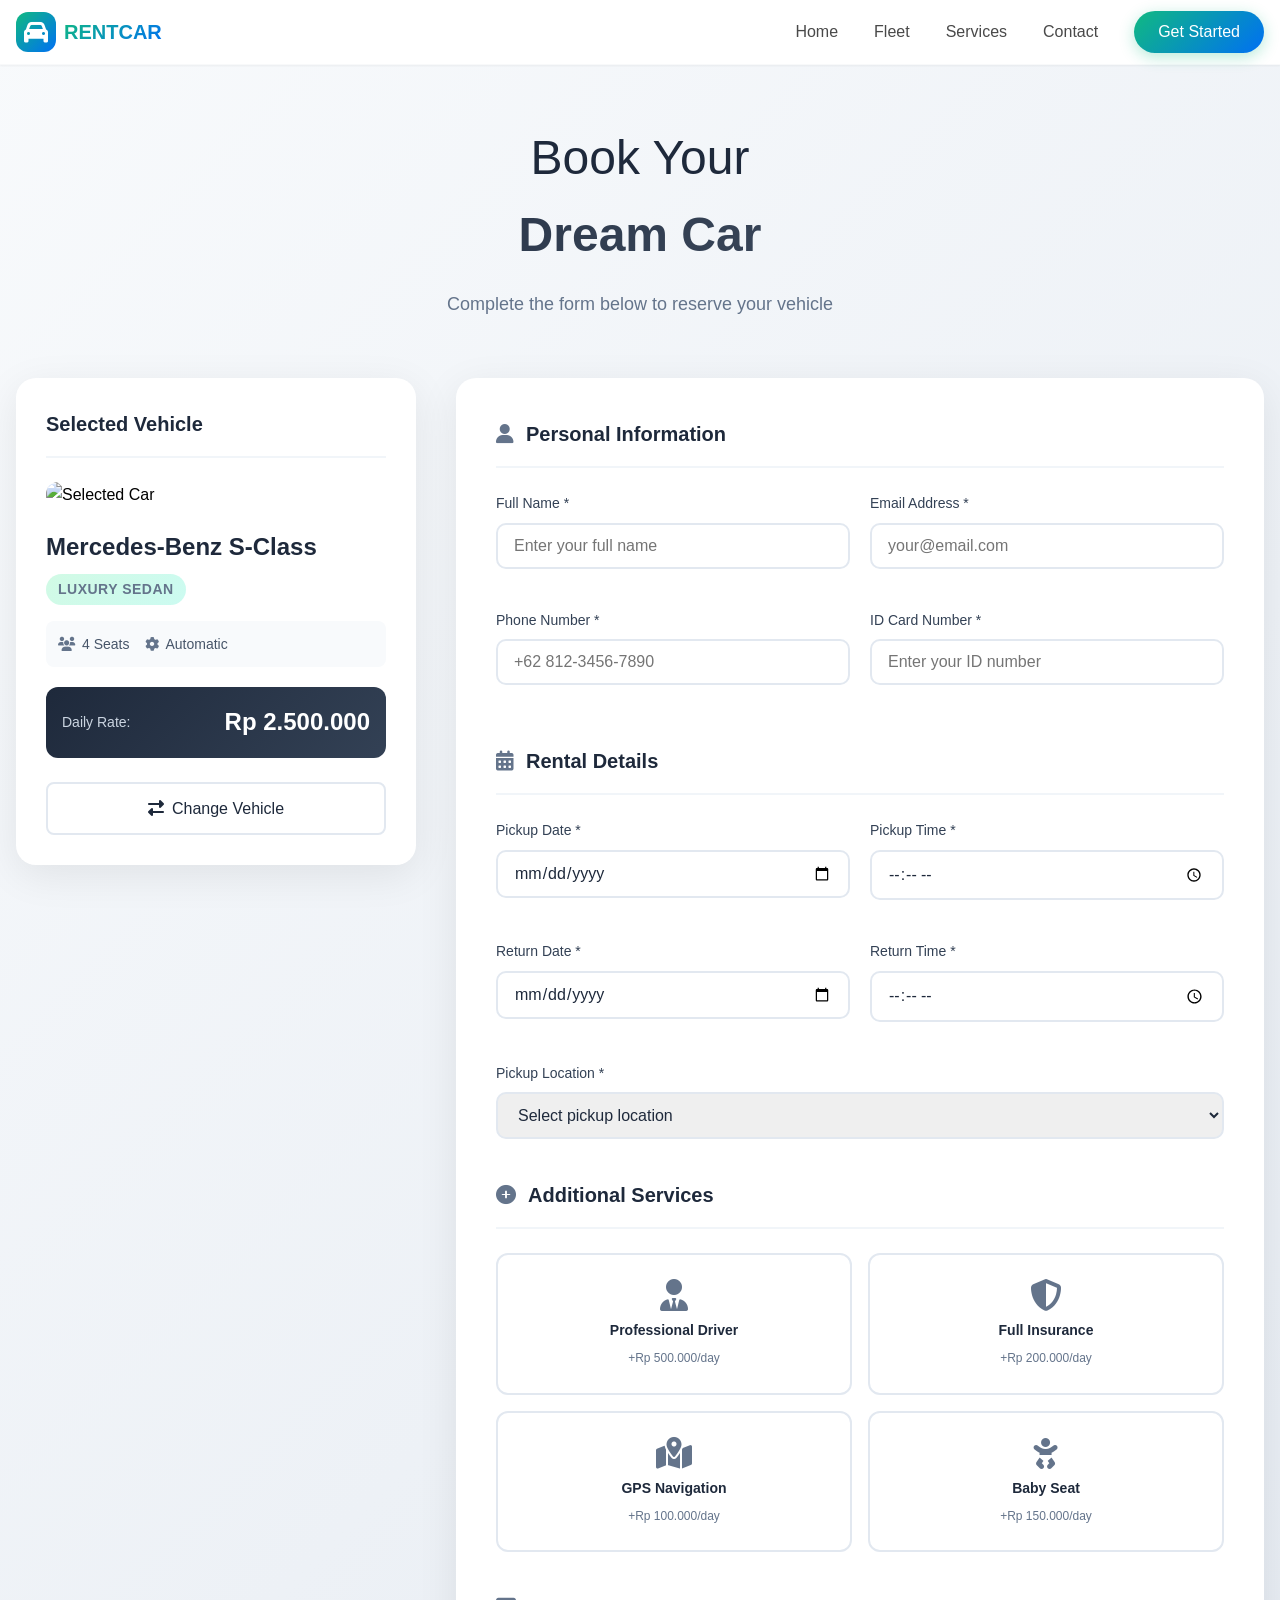
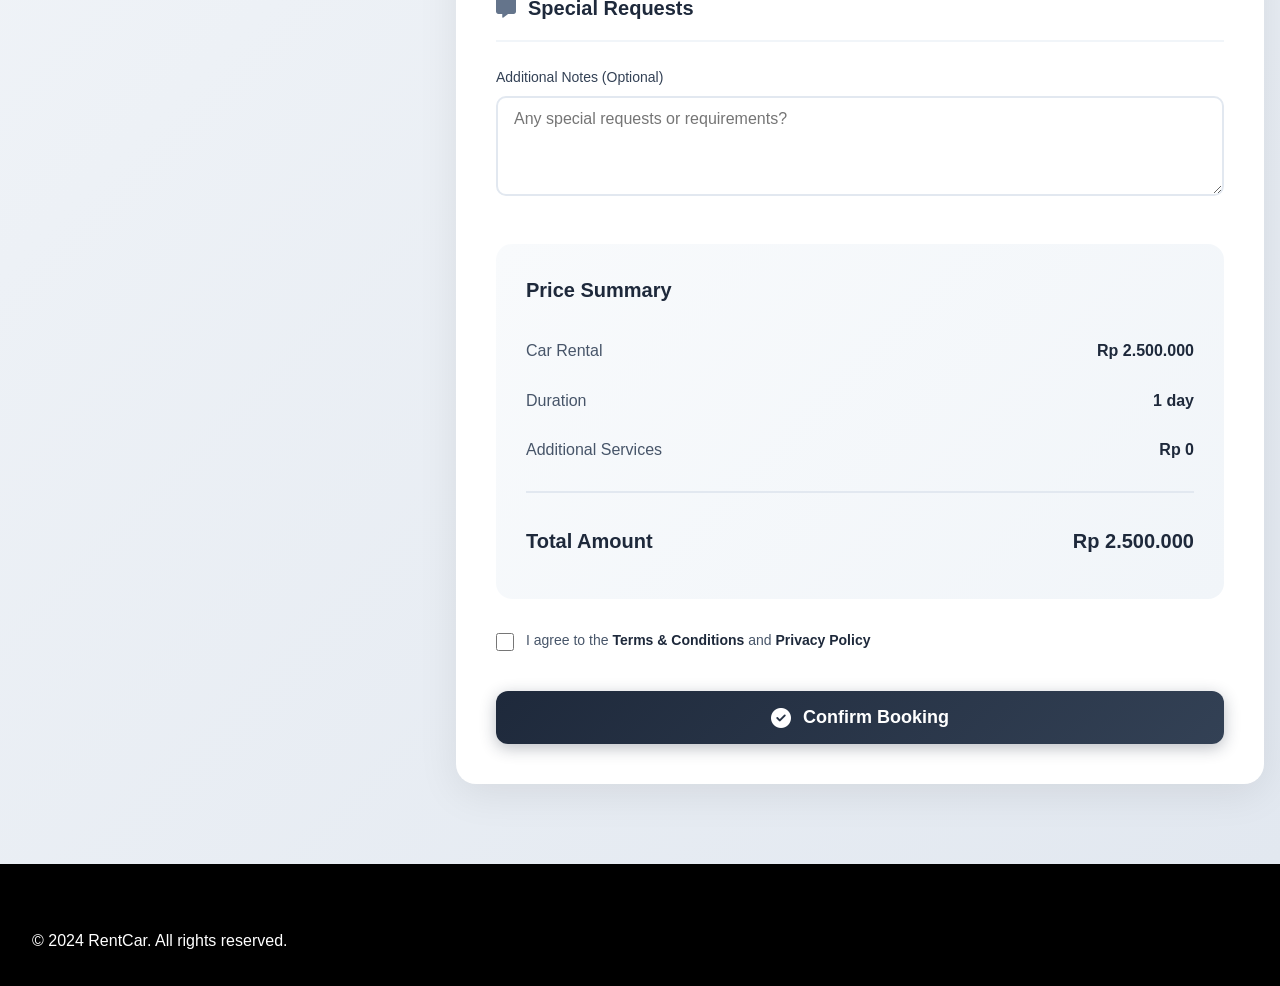
==== docs/index.html @ 062f60b4 "Fix docs deploy source with non-empty page" ====
<!DOCTYPE html>
<html lang="en">

<head>
    <meta charset="UTF-8">
    <meta name="viewport" content="width=device-width, initial-scale=1.0">
    <title>Book Your Car - RentCar</title>
    <link rel="stylesheet" href="style.css">
    <link rel="stylesheet" href="css/booking.css">
    <link rel="stylesheet" href="https://cdnjs.cloudflare.com/ajax/libs/font-awesome/6.4.0/css/all.min.css">
</head>

<body>
    <!-- Navigation -->
    <nav class="navbar">
        <div class="container">
            <div class="nav-wrapper">
                <div class="logo">
                    <div class="logo-icon">
                        <i class="fas fa-car"></i>
                    </div>
                    <span class="logo-text">RENTCAR</span>
                </div>

                <div class="nav-menu">
                    <a href="index.php#home" class="nav-link">Home</a>
                    <a href="index.php#fleet" class="nav-link">Fleet</a>
                    <a href="index.php#services" class="nav-link">Services</a>
                    <a href="index.php#contact" class="nav-link">Contact</a>
                    <a href="booking.html" class="btn-primary">Get Started</a>
                </div>
            </div>
        </div>
    </nav>

    <!-- Booking Section -->
    <section class="booking-section">
        <div class="container">
            <div class="booking-header">
                <h1 class="booking-title">Book Your <span class="gradient-text">Dream Car</span></h1>
                <p class="booking-subtitle">Complete the form below to reserve your vehicle</p>
            </div>

            <div class="booking-container">
                <!-- Selected Car Info -->
                <div class="selected-car-info" id="selectedCarInfo">
                    <h3 class="info-title">Selected Vehicle</h3>
                    <div class="car-preview" id="carPreview">
                        <img src="https://images.unsplash.com/photo-1618843479313-40f8afb4b4d8?w=400&h=300&fit=crop" alt="Selected Car" id="carImage">
                        <div class="car-details">
                            <h4 id="carName">Mercedes-Benz S-Class</h4>
                            <p class="car-category" id="carCategory">Luxury Sedan</p>
                            <div class="car-specs-mini">
                                <span><i class="fas fa-users"></i> 4 Seats</span>
                                <span><i class="fas fa-cog"></i> Automatic</span>
                            </div>
                            <div class="price-display">
                                <span class="price-label">Daily Rate:</span>
                                <span class="price-value" id="carPrice">Rp 2.500.000</span>
                            </div>
                        </div>
                    </div>
                    <a href="index.php#fleet" class="change-car-link">
                        <i class="fas fa-exchange-alt"></i> Change Vehicle
                    </a>
                </div>

                <!-- Booking Form -->
                <div class="booking-form-container">
                    <form class="booking-form" id="bookingForm" action="process-booking.php" method="POST">
                        <input type="hidden" name="car_id" id="carId" value="">

                        <!-- Personal Information -->
                        <div class="form-section">
                            <h3 class="section-title">
                                <i class="fas fa-user"></i> Personal Information
                            </h3>
                            <div class="form-row">
                                <div class="form-group">
                                    <label for="fullName">Full Name *</label>
                                    <input type="text" id="fullName" name="full_name" placeholder="Enter your full name" required>
                                </div>
                                <div class="form-group">
                                    <label for="email">Email Address *</label>
                                    <input type="email" id="email" name="email" placeholder="your@email.com" required>
                                </div>
                            </div>
                            <div class="form-row">
                                <div class="form-group">
                                    <label for="phone">Phone Number *</label>
                                    <input type="tel" id="phone" name="phone" placeholder="+62 812-3456-7890" required>
                                </div>
                                <div class="form-group">
                                    <label for="idNumber">ID Card Number *</label>
                                    <input type="text" id="idNumber" name="id_number" placeholder="Enter your ID number" required>
                                </div>
                            </div>
                        </div>

                        <!-- Rental Details -->
                        <div class="form-section">
                            <h3 class="section-title">
                                <i class="fas fa-calendar-alt"></i> Rental Details
                            </h3>
                            <div class="form-row">
                                <div class="form-group">
                                    <label for="pickupDate">Pickup Date *</label>
                                    <input type="date" id="pickupDate" name="pickup_date" required>
                                </div>
                                <div class="form-group">
                                    <label for="pickupTime">Pickup Time *</label>
                                    <input type="time" id="pickupTime" name="pickup_time" required>
                                </div>
                            </div>
                            <div class="form-row">
                                <div class="form-group">
                                    <label for="returnDate">Return Date *</label>
                                    <input type="date" id="returnDate" name="return_date" required>
                                </div>
                                <div class="form-group">
                                    <label for="returnTime">Return Time *</label>
                                    <input type="time" id="returnTime" name="return_time" required>
                                </div>
                            </div>
                            <div class="form-group">
                                <label for="pickupLocation">Pickup Location *</label>
                                <select id="pickupLocation" name="pickup_location" required>
                                    <option value="">Select pickup location</option>
                                    <option value="jakarta-office">Jakarta Office</option>
                                    <option value="airport">Soekarno-Hatta Airport</option>
                                    <option value="hotel">Hotel Delivery</option>
                                    <option value="custom">Custom Location</option>
                                </select>
                            </div>
                            <div class="form-group" id="customLocationGroup" style="display: none;">
                                <label for="customLocation">Custom Location Address</label>
                                <input type="text" id="customLocation" name="custom_location" placeholder="Enter your address">
                            </div>
                        </div>

                        <!-- Additional Services -->
                        <div class="form-section">
                            <h3 class="section-title">
                                <i class="fas fa-plus-circle"></i> Additional Services
                            </h3>
                            <div class="services-grid">
                                <label class="service-option">
                                    <input type="checkbox" name="services[]" value="driver">
                                    <div class="service-card">
                                        <i class="fas fa-user-tie"></i>
                                        <span class="service-name">Professional Driver</span>
                                        <span class="service-price">+Rp 500.000/day</span>
                                    </div>
                                </label>
                                <label class="service-option">
                                    <input type="checkbox" name="services[]" value="insurance">
                                    <div class="service-card">
                                        <i class="fas fa-shield-alt"></i>
                                        <span class="service-name">Full Insurance</span>
                                        <span class="service-price">+Rp 200.000/day</span>
                                    </div>
                                </label>
                                <label class="service-option">
                                    <input type="checkbox" name="services[]" value="gps">
                                    <div class="service-card">
                                        <i class="fas fa-map-marked-alt"></i>
                                        <span class="service-name">GPS Navigation</span>
                                        <span class="service-price">+Rp 100.000/day</span>
                                    </div>
                                </label>
                                <label class="service-option">
                                    <input type="checkbox" name="services[]" value="baby-seat">
                                    <div class="service-card">
                                        <i class="fas fa-baby"></i>
                                        <span class="service-name">Baby Seat</span>
                                        <span class="service-price">+Rp 150.000/day</span>
                                    </div>
                                </label>
                            </div>
                        </div>

                        <!-- Special Requests -->
                        <div class="form-section">
                            <h3 class="section-title">
                                <i class="fas fa-comment-alt"></i> Special Requests
                            </h3>
                            <div class="form-group">
                                <label for="specialRequests">Additional Notes (Optional)</label>
                                <textarea id="specialRequests" name="special_requests" rows="4" placeholder="Any special requests or requirements?"></textarea>
                            </div>
                        </div>

                        <!-- Price Summary -->
                        <div class="price-summary">
                            <h3 class="summary-title">Price Summary</h3>
                            <div class="summary-row">
                                <span>Car Rental</span>
                                <span id="basePrice">Rp 2.500.000</span>
                            </div>
                            <div class="summary-row">
                                <span>Duration</span>
                                <span id="duration">1 day</span>
                            </div>
                            <div class="summary-row">
                                <span>Additional Services</span>
                                <span id="servicesTotal">Rp 0</span>
                            </div>
                            <div class="summary-divider"></div>
                            <div class="summary-row total">
                                <span>Total Amount</span>
                                <span id="totalPrice">Rp 2.500.000</span>
                            </div>
                        </div>

                        <!-- Terms & Conditions -->
                        <div class="form-section">
                            <label class="checkbox-label">
                                <input type="checkbox" name="terms" required>
                                <span>I agree to the <a href="#" class="terms-link">Terms & Conditions</a> and <a href="#" class="terms-link">Privacy Policy</a></span>
                            </label>
                        </div>

                        <!-- Submit Button -->
                        <button type="submit" class="btn-submit-booking">
                            <i class="fas fa-check-circle"></i>
                            <span>Confirm Booking</span>
                        </button>
                    </form>
                </div>
            </div>
        </div>
    </section>

    <!-- Footer -->
    <footer class="footer">
        <div class="container">
            <div class="footer-bottom">
                <p>&copy; 2024 RentCar. All rights reserved.</p>
            </div>
        </div>
    </footer>

    <script src="js/booking.js"></script>
</body>

</html>
---- docs/style.css ----
/* Reset & Base Styles */
* {
    margin: 0;
    padding: 0;
    box-sizing: border-box;
}

:root {
    --primary: #10b981;
    --primary-dark: #059669;
    --secondary: #14b8a6;
    --dark: #1f2937;
    --gray-50: #f9fafb;
    --gray-100: #f3f4f6;
    --gray-200: #e5e7eb;
    --gray-300: #d1d5db;
    --gray-600: #4b5563;
    --gray-700: #374151;
    --gray-900: #111827;
    --white: #ffffff;
    --shadow-sm: 0 1px 2px 0 rgba(0, 0, 0, 0.05);
    --shadow: 0 1px 3px 0 rgba(0, 0, 0, 0.1), 0 1px 2px 0 rgba(0, 0, 0, 0.06);
    --shadow-md: 0 4px 6px -1px rgba(0, 0, 0, 0.1), 0 2px 4px -1px rgba(0, 0, 0, 0.06);
    --shadow-lg: 0 10px 15px -3px rgba(0, 0, 0, 0.1), 0 4px 6px -2px rgba(0, 0, 0, 0.05);
    --shadow-xl: 0 20px 25px -5px rgba(0, 0, 0, 0.1), 0 10px 10px -5px rgba(0, 0, 0, 0.04);
    --shadow-2xl: 0 25px 50px -12px rgba(0, 0, 0, 0.25);
}

body {
    font-family: 'Inter', -apple-system, BlinkMacSystemFont, 'Segoe UI', Roboto, 'Helvetica Neue', Arial, sans-serif;
    line-height: 1.6;
    color: var(--gray-900);
    background: var(--white);
    overflow-x: hidden;
}

.container {
    max-width: 1280px;
    margin: 0 auto;
    padding: 0 1rem;
}

/* Navigation */
.navbar {
    position: fixed;
    top: 0;
    left: 0;
    right: 0;
    background: rgba(255, 255, 255, 0.95);
    backdrop-filter: blur(12px);
    box-shadow: var(--shadow-sm);
    border-bottom: 1px solid var(--gray-100);
    z-index: 1000;
}

.nav-wrapper {
    display: flex;
    justify-content: space-between;
    align-items: center;
    height: 64px;
}

.logo {
    display: flex;
    align-items: center;
    gap: 0.5rem;
}

.logo-icon {
    background: linear-gradient(135deg, var(--primary) 0%, var(--secondary) 100%);
    padding: 0.5rem;
    border-radius: 12px;
    display: flex;
    align-items: center;
    justify-content: center;
}

.logo-icon i {
    color: var(--white);
    font-size: 1.5rem;
}

.logo-text {
    font-size: 1.25rem;
    font-weight: 700;
    background: linear-gradient(135deg, var(--primary) 0%, var(--secondary) 100%);
    -webkit-background-clip: text;
    -webkit-text-fill-color: transparent;
    background-clip: text;
}

.nav-menu {
    display: flex;
    align-items: center;
    gap: 0.25rem;
}

.nav-link {
    padding: 0.5rem 1rem;
    color: var(--gray-600);
    text-decoration: none;
    font-weight: 500;
    transition: color 0.3s ease;
    border-radius: 8px;
}

.nav-link:hover {
    color: var(--primary);
}

.btn-primary {
    margin-left: 1rem;
    padding: 0.5rem 1.5rem;
    background: linear-gradient(135deg, var(--primary) 0%, var(--secondary) 100%);
    color: var(--white);
    text-decoration: none;
    border-radius: 50px;
    font-weight: 500;
    transition: all 0.3s ease;
    box-shadow: 0 4px 15px rgba(16, 185, 129, 0.3);
}

.btn-primary:hover {
    box-shadow: 0 6px 20px rgba(16, 185, 129, 0.4);
    transform: translateY(-2px);
}

.menu-toggle {
    display: none;
    background: none;
    border: none;
    padding: 0.5rem;
    cursor: pointer;
    border-radius: 8px;
    transition: background 0.3s ease;
}

.menu-toggle:hover {
    background: var(--gray-50);
}

.menu-toggle i {
    font-size: 1.5rem;
    color: var(--gray-700);
}

/* Hero Section */
.hero {
    padding: 5rem 1rem 3rem;
    background: linear-gradient(135deg, #ecfdf5 0%, #f0fdfa 50%, #ffffff 100%);
}

.hero-content {
    display: grid;
    grid-template-columns: 1fr 1fr;
    gap: 3rem;
    align-items: center;
    padding: 3rem 0;
}

.hero-text {
    display: flex;
    flex-direction: column;
    gap: 1.5rem;
}

.badge {
    display: inline-block;
    padding: 0.5rem 1rem;
    background: #d1fae5;
    color: var(--primary-dark);
    border-radius: 50px;
    font-size: 0.875rem;
    font-weight: 500;
    width: fit-content;
}

.hero-title {
    font-size: 3.5rem;
    font-weight: 700;
    line-height: 1.1;
    color: var(--gray-900);
}

.gradient-text {
    display: block;
    background: linear-gradient(135deg, var(--primary) 0%, var(--secondary) 100%);
    -webkit-background-clip: text;
    -webkit-text-fill-color: transparent;
    background-clip: text;
}

.hero-description {
    font-size: 1.25rem;
    color: var(--gray-600);
    line-height: 1.8;
}

.hero-buttons {
    display: flex;
    flex-wrap: wrap;
    gap: 1rem;
    padding-top: 1rem;
}

.btn-gradient {
    display: inline-flex;
    align-items: center;
    gap: 0.5rem;
    padding: 0.75rem 2rem;
    background: linear-gradient(135deg, var(--primary) 0%, var(--secondary) 100%);
    color: var(--white);
    text-decoration: none;
    border-radius: 50px;
    font-weight: 500;
    transition: all 0.3s ease;
    box-shadow: 0 10px 30px rgba(16, 185, 129, 0.3);
}

.btn-gradient:hover {
    box-shadow: 0 15px 40px rgba(16, 185, 129, 0.4);
    transform: translateY(-2px);
}

.btn-gradient i {
    transition: transform 0.3s ease;
}

.btn-gradient:hover i {
    transform: translateX(4px);
}

.btn-outline {
    padding: 0.75rem 2rem;
    border: 2px solid var(--primary);
    color: var(--primary);
    text-decoration: none;
    border-radius: 50px;
    font-weight: 500;
    transition: all 0.3s ease;
}

.btn-outline:hover {
    background: #ecfdf5;
}

.hero-image {
    position: relative;
}

.image-glow {
    position: absolute;
    inset: 0;
    background: linear-gradient(135deg, rgba(16, 185, 129, 0.2) 0%, rgba(20, 184, 166, 0.2) 100%);
    border-radius: 24px;
    filter: blur(60px);
}

.hero-image img {
    position: relative;
    width: 100%;
    border-radius: 24px;
    box-shadow: var(--shadow-2xl);
}

.rating-card {
    position: absolute;
    bottom: -1.5rem;
    left: -1.5rem;
    background: var(--white);
    padding: 1.5rem;
    border-radius: 16px;
    box-shadow: var(--shadow-xl);
    border: 1px solid var(--gray-100);
    display: flex;
    align-items: center;
    gap: 1rem;
}

.rating-icon {
    background: linear-gradient(135deg, #d1fae5 0%, #ccfbf1 100%);
    padding: 0.75rem;
    border-radius: 12px;
}

.rating-icon i {
    color: var(--primary);
    font-size: 1.5rem;
}

.rating-value {
    font-size: 1.5rem;
    font-weight: 700;
    color: var(--gray-900);
}

.rating-label {
    font-size: 0.875rem;
    color: var(--gray-600);
}

/* Stats Section */
.stats-grid {
    display: grid;
    grid-template-columns: repeat(4, 1fr);
    gap: 1.5rem;
    margin-top: 4rem;
}

.stat-card {
    background: var(--white);
    padding: 1.5rem;
    border-radius: 16px;
    box-shadow: var(--shadow-sm);
    border: 1px solid var(--gray-100);
    display: flex;
    flex-direction: column;
    align-items: center;
    text-align: center;
    gap: 0.5rem;
    transition: all 0.3s ease;
}

.stat-card:hover {
    box-shadow: var(--shadow-md);
    transform: translateY(-4px);
}

.stat-icon {
    background: linear-gradient(135deg, #d1fae5 0%, #ccfbf1 100%);
    padding: 0.75rem;
    border-radius: 12px;
}

.stat-icon i {
    color: var(--primary);
    font-size: 1.5rem;
}

.stat-value {
    font-size: 2rem;
    font-weight: 700;
    color: var(--gray-900);
}

.stat-label {
    font-size: 0.875rem;
    color: var(--gray-600);
}


/* ... existing code */

/* Features Section */
.features {
    padding: 5rem 1rem;
    background: var(--white);
}

.section-header {
    text-align: center;
    margin-bottom: 3rem;
}

.section-title {
    font-size: 2.5rem;
    font-weight: 700;
    color: var(--gray-900);
    margin-bottom: 0.5rem;
}

.section-subtitle {
    font-size: 1.125rem;
    color: var(--gray-600);
}

.features-grid {
    display: grid;
    grid-template-columns: repeat(4, 1fr);
    gap: 2rem;
}

.feature-card {
    background: var(--white);
    padding: 2rem;
    border-radius: 16px;
    box-shadow: var(--shadow-sm);
    border: 1px solid var(--gray-100);
    text-align: center;
    transition: all 0.3s ease;
}

.feature-card:hover {
    box-shadow: var(--shadow-lg);
    transform: translateY(-8px);
    border-color: var(--primary);
}

.feature-icon {
    background: linear-gradient(135deg, #d1fae5 0%, #ccfbf1 100%);
    width: 64px;
    height: 64px;
    border-radius: 16px;
    display: flex;
    align-items: center;
    justify-content: center;
    margin: 0 auto 1.5rem;
    transition: all 0.3s ease;
}

.feature-card:hover .feature-icon {
    background: linear-gradient(135deg, var(--primary) 0%, var(--secondary) 100%);
}

.feature-icon i {
    font-size: 1.75rem;
    color: var(--primary);
    transition: color 0.3s ease;
}

.feature-card:hover .feature-icon i {
    color: var(--white);
}

.feature-title {
    font-size: 1.25rem;
    font-weight: 600;
    color: var(--gray-900);
    margin-bottom: 0.5rem;
}

.feature-desc {
    color: var(--gray-600);
    font-size: 0.9375rem;
}

/* Fleet Section */
.fleet {
    padding: 5rem 1rem;
    background: linear-gradient(180deg, var(--white) 0%, var(--gray-50) 100%);
}

.fleet-grid {
    display: grid;
    grid-template-columns: repeat(3, 1fr);
    gap: 2rem;
}

.car-card {
    background: var(--white);
    border-radius: 20px;
    overflow: hidden;
    box-shadow: var(--shadow-md);
    border: 1px solid var(--gray-100);
    transition: all 0.3s ease;
}

.car-card:hover {
    box-shadow: var(--shadow-xl);
    transform: translateY(-8px);
}

.car-image {
    position: relative;
    overflow: hidden;
    height: 240px;
}

.car-image img {
    width: 100%;
    height: 100%;
    object-fit: cover;
    transition: transform 0.5s ease;
}

.car-card:hover .car-image img {
    transform: scale(1.1);
}

.car-rating {
    position: absolute;
    top: 1rem;
    right: 1rem;
    background: rgba(255, 255, 255, 0.95);
    backdrop-filter: blur(8px);
    padding: 0.5rem 0.75rem;
    border-radius: 50px;
    display: flex;
    align-items: center;
    gap: 0.25rem;
    font-weight: 600;
    font-size: 0.875rem;
}

.car-rating i {
    color: #fbbf24;
    font-size: 0.875rem;
}

.car-content {
    padding: 1.5rem;
}

.car-category {
    color: var(--primary);
    font-size: 0.875rem;
    font-weight: 600;
    text-transform: uppercase;
    letter-spacing: 0.5px;
    margin-bottom: 0.5rem;
}

.car-name {
    font-size: 1.5rem;
    font-weight: 700;
    color: var(--gray-900);
    margin-bottom: 1rem;
}

.car-specs {
    display: flex;
    gap: 1rem;
    margin-bottom: 1rem;
    padding-bottom: 1rem;
    border-bottom: 1px solid var(--gray-200);
}

.car-specs span {
    display: flex;
    align-items: center;
    gap: 0.25rem;
    font-size: 0.875rem;
    color: var(--gray-600);
}

.car-specs i {
    color: var(--primary);
    font-size: 0.875rem;
}

.car-features {
    display: flex;
    flex-wrap: wrap;
    gap: 0.5rem;
    margin-bottom: 1.5rem;
}

.feature-tag {
    padding: 0.375rem 0.75rem;
    background: #ecfdf5;
    color: var(--primary-dark);
    border-radius: 50px;
    font-size: 0.75rem;
    font-weight: 500;
}

.car-footer {
    display: flex;
    justify-content: space-between;
    align-items: center;
}

.car-price {
    display: flex;
    flex-direction: column;
}

.price-amount {
    font-size: 1.5rem;
    font-weight: 700;
    color: var(--gray-900);
}

.price-period {
    font-size: 0.875rem;
    color: var(--gray-600);
}

.btn-book {
    padding: 0.75rem 1.5rem;
    background: linear-gradient(135deg, var(--primary) 0%, var(--secondary) 100%);
    color: var(--white);
    text-decoration: none;
    border-radius: 50px;
    font-weight: 500;
    transition: all 0.3s ease;
    box-shadow: 0 4px 15px rgba(16, 185, 129, 0.3);
}

.btn-book:hover {
    box-shadow: 0 6px 20px rgba(16, 185, 129, 0.4);
    transform: translateY(-2px);
}

/* Contact Section */
.contact {
    padding: 5rem 1rem;
    background: var(--white);
}

.contact-content {
    display: grid;
    grid-template-columns: 1fr 1fr;
    gap: 4rem;
    align-items: start;
}

.contact-info {
    display: flex;
    flex-direction: column;
    gap: 2rem;
}

.contact-info h3 {
    font-size: 2rem;
    font-weight: 700;
    color: var(--gray-900);
    margin-bottom: 1rem;
}

.contact-info p {
    color: var(--gray-600);
    font-size: 1.125rem;
    line-height: 1.8;
}

.contact-details {
    display: flex;
    flex-direction: column;
    gap: 1.5rem;
}

.contact-item {
    display: flex;
    align-items: center;
    gap: 1rem;
}

.contact-icon {
    background: linear-gradient(135deg, #d1fae5 0%, #ccfbf1 100%);
    width: 48px;
    height: 48px;
    border-radius: 12px;
    display: flex;
    align-items: center;
    justify-content: center;
}

.contact-icon i {
    color: var(--primary);
    font-size: 1.25rem;
}

.contact-text h4 {
    font-size: 1rem;
    font-weight: 600;
    color: var(--gray-900);
    margin-bottom: 0.25rem;
}

.contact-text p {
    color: var(--gray-600);
    font-size: 0.9375rem;
}

.contact-form {
    background: var(--gray-50);
    padding: 2.5rem;
    border-radius: 20px;
    border: 1px solid var(--gray-200);
}

.form-group {
    margin-bottom: 1.5rem;
}

.form-group label {
    display: block;
    font-weight: 500;
    color: var(--gray-700);
    margin-bottom: 0.5rem;
}

.form-group input,
.form-group textarea {
    width: 100%;
    padding: 0.75rem 1rem;
    border: 1px solid var(--gray-300);
    border-radius: 12px;
    font-size: 1rem;
    transition: all 0.3s ease;
    font-family: inherit;
}

.form-group input:focus,
.form-group textarea:focus {
    outline: none;
    border-color: var(--primary);
    box-shadow: 0 0 0 3px rgba(16, 185, 129, 0.1);
}

.form-group textarea {
    resize: vertical;
    min-height: 120px;
}

.btn-submit {
    width: 100%;
    padding: 1rem;
    background: linear-gradient(135deg, var(--primary) 0%, var(--secondary) 100%);
    color: var(--white);
    border: none;
    border-radius: 12px;
    font-size: 1rem;
    font-weight: 600;
    cursor: pointer;
    transition: all 0.3s ease;
    box-shadow: 0 4px 15px rgba(16, 185, 129, 0.3);
}

.btn-submit:hover {
    box-shadow: 0 6px 20px rgba(16, 185, 129, 0.4);
    transform: translateY(-2px);
}

/* Footer */
.footer {
    background: var(--gray-900);
    color: var(--white);
    padding: 3rem 1rem 1.5rem;
}

.footer-content {
    display: grid;
    grid-template-columns: 2fr 1fr 1fr 1fr;
    gap: 3rem;
    margin-bottom: 2rem;
}

.footer-about h3 {
    font-size: 1.5rem;
    margin-bottom: 1rem;
    background: linear-gradient(135deg, var(--primary) 0%, var(--secondary) 100%);
    -webkit-background-clip: text;
    -webkit-text-fill-color: transparent;
    background-clip: text;
}

.footer-about p {
    color: var(--gray-300);
    line-height: 1.8;
    margin-bottom: 1.5rem;
}

.social-links {
    display: flex;
    gap: 1rem;
}


/* ... existing code */

.stat-icon i {
    color: var(--primary);
    font-size: 1.75rem;
}

.stat-value {
    font-size: 2rem;
    font-weight: 700;
    color: var(--gray-900);
    margin-bottom: 0.25rem;
}

.stat-label {
    font-size: 0.875rem;
    color: var(--gray-600);
}

/* Features Section */
.features {
    padding: 5rem 1rem;
    background: var(--white);
}

.section-header {
    text-align: center;
    margin-bottom: 3rem;
}

.section-title {
    font-size: 2.5rem;
    font-weight: 700;
    color: var(--gray-900);
    margin-bottom: 0.75rem;
}

.section-subtitle {
    font-size: 1.125rem;
    color: var(--gray-600);
}

.features-grid {
    display: grid;
    grid-template-columns: repeat(4, 1fr);
    gap: 2rem;
}

.feature-card {
    background: var(--white);
    padding: 2rem;
    border-radius: 16px;
    box-shadow: var(--shadow-md);
    border: 1px solid var(--gray-100);
    text-align: center;
    transition: all 0.3s ease;
}

.feature-card:hover {
    box-shadow: var(--shadow-lg);
    transform: translateY(-5px);
    border-color: var(--primary);
}

.feature-icon {
    background: linear-gradient(135deg, #d1fae5 0%, #ccfbf1 100%);
    width: 64px;
    height: 64px;
    border-radius: 16px;
    display: flex;
    align-items: center;
    justify-content: center;
    margin: 0 auto 1.5rem;
}

.feature-icon i {
    color: var(--primary);
    font-size: 1.75rem;
}

.feature-title {
    font-size: 1.25rem;
    font-weight: 600;
    color: var(--gray-900);
    margin-bottom: 0.5rem;
}

.feature-desc {
    font-size: 0.875rem;
    color: var(--gray-600);
}

/* Fleet Section */
.fleet {
    padding: 5rem 1rem;
    background: var(--gray-50);
}

.fleet-grid {
    display: grid;
    grid-template-columns: repeat(3, 1fr);
    gap: 2rem;
}

.car-card {
    background: var(--white);
    border-radius: 20px;
    overflow: hidden;
    box-shadow: var(--shadow-md);
    transition: all 0.3s ease;
}

.car-card:hover {
    box-shadow: var(--shadow-xl);
    transform: translateY(-10px);
}

.car-image {
    position: relative;
    overflow: hidden;
    height: 240px;
}

.car-image img {
    width: 100%;
    height: 100%;
    object-fit: cover;
    transition: transform 0.3s ease;
}

.car-card:hover .car-image img {
    transform: scale(1.1);
}

.car-rating {
    position: absolute;
    top: 1rem;
    right: 1rem;
    background: rgba(255, 255, 255, 0.95);
    backdrop-filter: blur(10px);
    padding: 0.5rem 0.75rem;
    border-radius: 50px;
    display: flex;
    align-items: center;
    gap: 0.25rem;
    box-shadow: var(--shadow-md);
}

.car-rating i {
    color: #f59e0b;
    font-size: 0.875rem;
}

.car-rating span {
    font-weight: 600;
    color: var(--gray-900);
    font-size: 0.875rem;
}

.car-content {
    padding: 1.5rem;
}

.car-category {
    display: inline-block;
    padding: 0.25rem 0.75rem;
    background: linear-gradient(135deg, #d1fae5 0%, #ccfbf1 100%);
    color: var(--primary-dark);
    border-radius: 50px;
    font-size: 0.75rem;
    font-weight: 600;
    margin-bottom: 0.75rem;
}

.car-name {
    font-size: 1.5rem;
    font-weight: 700;
    color: var(--gray-900);
    margin-bottom: 1rem;
}

.car-specs {
    display: flex;
    gap: 1rem;
    margin-bottom: 1rem;
    padding-bottom: 1rem;
    border-bottom: 1px solid var(--gray-200);
}

.car-specs span {
    display: flex;
    align-items: center;
    gap: 0.5rem;
    font-size: 0.875rem;
    color: var(--gray-600);
}

.car-specs i {
    color: var(--primary);
}

.car-features {
    display: flex;
    gap: 0.5rem;
    flex-wrap: wrap;
    margin-bottom: 1.5rem;
}

.feature-tag {
    padding: 0.375rem 0.75rem;
    background: var(--gray-100);
    color: var(--gray-700);
    border-radius: 50px;
    font-size: 0.75rem;
    font-weight: 500;
}

.car-footer {
    display: flex;
    justify-content: space-between;
    align-items: center;
}

.car-price {
    display: flex;
    flex-direction: column;
}

.price-amount {
    font-size: 1.5rem;
    font-weight: 700;
    color: var(--primary);
}

.price-period {
    font-size: 0.875rem;
    color: var(--gray-600);
}

.btn-book {
    padding: 0.75rem 1.5rem;
    background: linear-gradient(135deg, var(--primary) 0%, var(--secondary) 100%);
    color: var(--white);
    text-decoration: none;
    border-radius: 50px;
    font-weight: 600;
    transition: all 0.3s ease;
    box-shadow: 0 4px 15px rgba(16, 185, 129, 0.3);
}

.btn-book:hover {
    box-shadow: 0 6px 20px rgba(16, 185, 129, 0.4);
    transform: translateY(-2px);
}

/* Contact Section */
.contact {
    padding: 5rem 1rem;
    background: var(--white);
}

.contact-content {
    display: grid;
    grid-template-columns: 1fr 1fr;
    gap: 4rem;
}

.contact-info h3 {
    font-size: 1.75rem;
    font-weight: 700;
    color: var(--gray-900);
    margin-bottom: 1rem;
}

.contact-info > div:first-child p {
    color: var(--gray-600);
    line-height: 1.8;
    margin-bottom: 2rem;
}

.contact-details {
    display: flex;
    flex-direction: column;
    gap: 1.5rem;
}

.contact-item {
    display: flex;
    gap: 1rem;
}

.contact-icon {
    background: linear-gradient(135deg, #d1fae5 0%, #ccfbf1 100%);
    width: 48px;
    height: 48px;
    border-radius: 12px;
    display: flex;
    align-items: center;
    justify-content: center;
    flex-shrink: 0;
}

.contact-icon i {
    color: var(--primary);
    font-size: 1.25rem;
}

.contact-text h4 {
    font-size: 1rem;
    font-weight: 600;
    color: var(--gray-900);
    margin-bottom: 0.25rem;
}

.contact-text p {
    font-size: 0.875rem;
    color: var(--gray-600);
}

.contact-form {
    background: var(--gray-50);
    padding: 2rem;
    border-radius: 20px;
}

.form-group {
    margin-bottom: 1.5rem;
}

.form-group label {
    display: block;
    font-weight: 600;
    color: var(--gray-900);
    margin-bottom: 0.5rem;
}

.form-group input,
.form-group textarea {
    width: 100%;
    padding: 0.875rem 1rem;
    border: 1px solid var(--gray-300);
    border-radius: 12px;
    font-size: 0.875rem;
    transition: all 0.3s ease;
    font-family: inherit;
}

.form-group input:focus,
.form-group textarea:focus {
    outline: none;
    border-color: var(--primary);
    box-shadow: 0 0 0 3px rgba(16, 185, 129, 0.1);
}

.form-group textarea {
    resize: vertical;
    min-height: 120px;
}

.btn-submit {
    width: 100%;
    padding: 1rem;
    background: linear-gradient(135deg, var(--primary) 0%, var(--secondary) 100%);
    color: var(--white);
    border: none;
    border-radius: 12px;
    font-weight: 600;
    font-size: 1rem;
    cursor: pointer;
    transition: all 0.3s ease;
    box-shadow: 0 4px 15px rgba(16, 185, 129, 0.3);
}

.btn-submit:hover {
    box-shadow: 0 6px 20px rgba(16, 185, 129, 0.4);
    transform: translateY(-2px);
}

/* Footer */
.footer {
    background: var(--gray-900);
    color: var(--white);
    padding: 4rem 1rem 2rem;
}

.footer-content {
    display: grid;
    grid-template-columns: 2fr 1fr 1fr 1fr;
    gap: 3rem;
    margin-bottom: 3rem;
}

.footer-about h3 {
    font-size: 1.5rem;
    font-weight: 700;
    margin-bottom: 1rem;
    background: linear-gradient(135deg, var(--primary) 0%, var(--secondary) 100%);
    -webkit-background-clip: text;
    -webkit-text-fill-color: transparent;
    background-clip: text;
}

.footer-about p {
    color: var(--gray-300);
    line-height: 1.8;
    margin-bottom: 1.5rem;
}

.social-links {
    display: flex;
    gap: 1rem;
}

.social-link {
    width: 40px;
    height: 40px;
    background: var(--gray-800);    
    border-radius: 12px;
    display: flex;
    align-items: center;
    justify-content: center;
    transition: all 0.3s ease;
}

.social-link:hover {
    background: var(--gray-700);
}
.social-link i {
    color: var(--white);
    font-size: 1.25rem;
}

.footer-menu {
    display: flex;
    gap: 1rem;
}
.footer-menu h4 {
    font-size: 1.125rem;
    font-weight: 600;
    margin-bottom: 1rem;
}
.footer-menu ul {
    list-style: none;
    display: flex;
    flex-direction: column;
    gap: 0.75rem;
}

.footer-menu ul li {
    margin-bottom: 0.5rem;
}

.footer-menu ul li a {
    color: var(--gray-300);
    text-decoration: none;
}

.footer-menu ul li a:hover {
    color: var(--primary);
}

.footer-copyright {
    text-align: center;
    margin-top: 2rem;
}

/* Responsive Styles */
@media (max-width: 1024px) {
    .hero-content {
        grid-template-columns: 1fr;
        text-align: center;
    }

    .hero-image {
        margin-top: 2rem;
    }

    .features-grid,
    .fleet-grid {
        grid-template-columns: repeat(2, 1fr);
    }

    .footer-content {
        grid-template-columns: 1fr 1fr;
    }
}

@media (max-width: 768px) {
    .nav-menu {
        display: none;
        flex-direction: column;
        position: absolute;
        top: 64px;
        right: 1rem;
        background: var(--white);
        border: 1px solid var(--gray-200);
        border-radius: 12px;
        box-shadow: var(--shadow-md);
        padding: 1rem;
    }

    .nav-menu.active {
        display: flex;
    }

    .menu-toggle {
        display: block;
    }

    .features-grid,
    .fleet-grid {
        grid-template-columns: 1fr;
    }

    .contact-content {
        grid-template-columns: 1fr;
    }

    .footer-content {
        grid-template-columns: 1fr;
    }
}
.footer-menu ul {
    align-items: center;
}
.footer-menu ul li {
    margin-bottom: 0;
}

.footer-menu ul li a {
    margin-right: 1rem;
}

@media (max-width: 576px) {
    .hero-content {
        grid-template-columns: 1fr;
        text-align: center;
    }
    .hero-image {
        margin-top: 2rem;
    }
    .features-grid,
    .fleet-grid {
        grid-template-columns: 1fr;
    }
    .contact-content {
        grid-template-columns: 1fr;
    }
    .footer-content {
        grid-template-columns: 1fr;
    }
    .stat-icon i {
        font-size: 1.5rem;
    }
    .footer-menu ul {
        flex-direction: column;
        gap: 0.5rem;
    }
    .footer-menu ul li a {
        margin-right: 0;
    }
}

@media (max-width: 375px) {
    .hero-title {
        font-size: 2.5rem;
    }
    .hero-description {
        font-size: 1.25rem;
    }
    .btn-gradient,
    .btn-outline {
        padding: 0.75rem 1.5rem;
        font-size: 0.875rem;
    }
    .btn-submit {
        font-size: 0.875rem;
    }
    .stat-icon i {
        font-size: 1.25rem;
    }
    .contact-form {
        padding: 1.5rem;
    }
    .form-group label {
        font-size: 0.875rem;
    }
    .form-group input,
    .form-group textarea {
        padding: 0.75rem 0.5rem;
    }
    .footer-content {
        grid-template-columns: 1fr;
    }
    .footer-menu ul {
        gap: 0.25rem;
    }
    .footer-menu ul li a {
        margin-right: 0;
    }
    .footer-copyright {
        margin-top: 1rem;
    }
    .social-links {
        gap: 0.5rem;
    }
    .social-link {
        width: 30px;
        height: 30px;
    }
    .social-link i {
        font-size: 0.875rem;
    }
    .footer-menu ul {
        gap: 0.25rem;
    }
    .footer-menu ul li a {
        margin-right: 0;
    }
}/* CSS Variables */
:root {
    --primary: #10B981;
    --secondary: #0070F3;
    --white: #FFFFFF;
    --gray-100: #F8F9FA;
    --gray-200: #E9ECEF;
    --gray-300: #C6C6C6;
    --gray-400: #A8A8A8;
    --gray-500: #808080;
    --gray-600: #494949;
    --gray-700: #313131;
    --gray-800: #1B1B1B;
    --gray-900: #000000;
    --shadow-md: 0 4px 15px rgba(0, 0, 0, 0.1);
    --shadow-lg: 0 10px 20px rgba(0, 0, 0, 0.15);
    --shadow-xl: 0 20px 40px rgba(0, 0, 0, 0.2);
    --shadow-2xl: 0 25px 50px rgba(0, 0, 0, 0.25);
    --shadow-3xl: 0 35px 70px rgba(0, 0, 0, 0.3);
    --shadow-4xl: 0 50px 90px rgba(0, 0, 0, 0.35);
    --shadow-5xl: 0 75px 125px rgba(0, 0, 0, 0.4);
    --shadow-6xl: 0 100px 150px rgba(0, 0, 0, 0.45);
    --shadow-7xl: 0 125px 175px rgba(0, 0, 0, 0.5);
    --shadow-8xl: 0 150px 200px rgba(0, 0, 0, 0.55);
    --shadow-9xl: 0 175px 225px rgba(0, 0, 0, 0.6);
    --shadow-10xl: 0 200px 250px rgba(0, 0, 0, 0.65);
    --primary-dark: #047857;
}

.hero-content {
    display: grid;
    grid-template-columns: repeat(auto-fit, minmax(300px, 1fr));
    gap: 2rem;
    padding: 5rem 0;
}

.hero-title {
    font-size: 3rem;
    font-weight: 700;
    margin-bottom: 1rem;
}

.hero-description {
    font-size: 1.5rem;
    line-height: 1.5;
    margin-bottom: 2rem;
}
.footer-links {
    display: flex;
    flex-wrap: wrap;
    gap: 2rem;
    justify-content: center;
    margin-top: 1rem;
}
.footer-links a {
    color: var(--gray-300);
    text-decoration: none;
    font-size: 0.875rem;
}
.footer-links a:hover {
    color: var(--primary);  
    transition: color 0.3s ease;
    text-decoration: underline;
}
/* Smooth Scroll Behavior */
html {
    scroll-behavior: smooth;
}

/* Offset untuk fixed navbar saat scroll ke section */
section {
    scroll-margin-top: 80px;
}

/* Optional: Animasi saat scroll */
@media (prefers-reduced-motion: no-preference) {
    html {
        scroll-behavior: smooth;
    }
}

/* Booking Section */
.booking-section {
    padding: 120px 0 80px;
    background: linear-gradient(135deg, #f8fafc 0%, #e2e8f0 100%);
    min-height: 100vh;
}

.booking-header {
    text-align: center;
    margin-bottom: 60px;
}

.booking-title {
    font-size: 3rem;
    font-weight: 300;
    color: #1e293b;
    margin-bottom: 16px;
}

.gradient-text {
    font-weight: 700;
    background: linear-gradient(135deg, #1e293b 0%, #475569 100%);
    -webkit-background-clip: text;
    -webkit-text-fill-color: transparent;
    background-clip: text;
}

.booking-subtitle {
    font-size: 1.125rem;
    color: #64748b;
}

/* Booking Container */
.booking-container {
    display: grid;
    grid-template-columns: 400px 1fr;
    gap: 40px;
    max-width: 1400px;
    margin: 0 auto;
}

/* Selected Car Info */
.selected-car-info {
    background: white;
    border-radius: 20px;
    padding: 30px;
    box-shadow: 0 10px 40px rgba(0, 0, 0, 0.08);
    height: fit-content;
    position: sticky;
    top: 100px;
}

.info-title {
    font-size: 1.25rem;
    font-weight: 600;
    color: #1e293b;
    margin-bottom: 24px;
    padding-bottom: 16px;
    border-bottom: 2px solid #f1f5f9;
}

.car-preview {
    margin-bottom: 24px;
}

.car-preview img {
    width: 100%;
    height: 200px;
    object-fit: cover;
    border-radius: 12px;
    margin-bottom: 20px;
}

.car-details h4 {
    font-size: 1.5rem;
    font-weight: 600;
    color: #1e293b;
    margin-bottom: 8px;
}

.car-category {
    color: #64748b;
    font-size: 0.875rem;
    margin-bottom: 16px;
}

.car-specs-mini {
    display: flex;
    gap: 16px;
    margin-bottom: 20px;
    padding: 12px;
    background: #f8fafc;
    border-radius: 8px;
}

.car-specs-mini span {
    display: flex;
    align-items: center;
    gap: 6px;
    font-size: 0.875rem;
    color: #475569;
}

.car-specs-mini i {
    color: #64748b;
}

.price-display {
    display: flex;
    justify-content: space-between;
    align-items: center;
    padding: 16px;
    background: linear-gradient(135deg, #1e293b 0%, #334155 100%);
    border-radius: 12px;
    margin-bottom: 20px;
}

.price-label {
    color: #cbd5e1;
    font-size: 0.875rem;
}

.price-value {
    color: white;
    font-size: 1.5rem;
    font-weight: 700;
}

.change-car-link {
    display: flex;
    align-items: center;
    justify-content: center;
    gap: 8px;
    padding: 12px;
    color: #1e293b;
    text-decoration: none;
    border: 2px solid #e2e8f0;
    border-radius: 8px;
    transition: all 0.3s ease;
    font-weight: 500;
}

.change-car-link:hover {
    background: #1e293b;
    color: white;
    border-color: #1e293b;
}

/* Booking Form Container */
.booking-form-container {
    background: white;
    border-radius: 20px;
    padding: 40px;
    box-shadow: 0 10px 40px rgba(0, 0, 0, 0.08);
}

/* Form Sections */
.form-section {
    margin-bottom: 40px;
}

.section-title {
    display: flex;
    align-items: center;
    gap: 12px;
    font-size: 1.25rem;
    font-weight: 600;
    color: #1e293b;
    margin-bottom: 24px;
    padding-bottom: 16px;
    border-bottom: 2px solid #f1f5f9;
}

.section-title i {
    color: #64748b;
}

/* Form Rows */
.form-row {
    display: grid;
    grid-template-columns: 1fr 1fr;
    gap: 20px;
    margin-bottom: 20px;
}

/* Form Groups */
.form-group {
    margin-bottom: 20px;
}

.form-group label {
    display: block;
    font-weight: 500;
    color: #334155;
    margin-bottom: 8px;
    font-size: 0.875rem;
}

.form-group input,
.form-group select,
.form-group textarea {
    width: 100%;
    padding: 12px 16px;
    border: 2px solid #e2e8f0;
    border-radius: 10px;
    font-size: 1rem;
    color: #1e293b;
    transition: all 0.3s ease;
    font-family: inherit;
}

.form-group input:focus,
.form-group select:focus,
.form-group textarea:focus {
    outline: none;
    border-color: #1e293b;
    box-shadow: 0 0 0 3px rgba(30, 41, 59, 0.1);
}

.form-group textarea {
    resize: vertical;
    min-height: 100px;
}

/* Services Grid */
.services-grid {
    display: grid;
    grid-template-columns: repeat(2, 1fr);
    gap: 16px;
}

.service-option {
    cursor: pointer;
}

.service-option input[type="checkbox"] {
    display: none;
}

.service-card {
    display: flex;
    flex-direction: column;
    align-items: center;
    gap: 8px;
    padding: 24px;
    border: 2px solid #e2e8f0;
    border-radius: 12px;
    transition: all 0.3s ease;
    text-align: center;
}

.service-card i {
    font-size: 2rem;
    color: #64748b;
    transition: all 0.3s ease;
}

.service-name {
    font-weight: 600;
    color: #1e293b;
    font-size: 0.875rem;
}

.service-price {
    color: #64748b;
    font-size: 0.75rem;
}

.service-option input[type="checkbox"]:checked + .service-card {
    border-color: #1e293b;
    background: linear-gradient(135deg, #1e293b 0%, #334155 100%);
}

.service-option input[type="checkbox"]:checked + .service-card i,
.service-option input[type="checkbox"]:checked + .service-card .service-name,
.service-option input[type="checkbox"]:checked + .service-card .service-price {
    color: white;
}

.service-card:hover {
    border-color: #1e293b;
    transform: translateY(-2px);
    box-shadow: 0 4px 12px rgba(30, 41, 59, 0.15);
}

/* Price Summary */
.price-summary {
    background: linear-gradient(135deg, #f8fafc 0%, #f1f5f9 100%);
    border-radius: 16px;
    padding: 30px;
    margin-bottom: 30px;
}

.summary-title {
    font-size: 1.25rem;
    font-weight: 600;
    color: #1e293b;
    margin-bottom: 20px;
}

.summary-row {
    display: flex;
    justify-content: space-between;
    align-items: center;
    padding: 12px 0;
    color: #475569;
}

.summary-row span:last-child {
    font-weight: 600;
    color: #1e293b;
}

.summary-divider {
    height: 2px;
    background: #e2e8f0;
    margin: 16px 0;
}

.summary-row.total {
    font-size: 1.25rem;
    padding-top: 16px;
}

.summary-row.total span {
    color: #1e293b;
    font-weight: 700;
}

/* Checkbox Label */
.checkbox-label {
    display: flex;
    align-items: flex-start;
    gap: 12px;
    cursor: pointer;
}

.checkbox-label input[type="checkbox"] {
    margin-top: 4px;
    width: 18px;
    height: 18px;
    cursor: pointer;
}

.checkbox-label span {
    color: #475569;
    font-size: 0.875rem;
    line-height: 1.6;
}

.terms-link {
    color: #1e293b;
    font-weight: 600;
    text-decoration: none;
    transition: color 0.3s ease;
}

.terms-link:hover {
    color: #475569;
    text-decoration: underline;
}

/* Submit Button */
.btn-submit-booking {
    width: 100%;
    display: flex;
    align-items: center;
    justify-content: center;
    gap: 12px;
    padding: 16px 32px;
    background: linear-gradient(135deg, #1e293b 0%, #334155 100%);
    color: white;
    border: none;
    border-radius: 12px;
    font-size: 1.125rem;
    font-weight: 600;
    cursor: pointer;
    transition: all 0.3s ease;
    box-shadow: 0 4px 16px rgba(30, 41, 59, 0.3);
}

.btn-submit-booking:hover {
    transform: translateY(-2px);
    box-shadow: 0 8px 24px rgba(30, 41, 59, 0.4);
}

.btn-submit-booking:active {
    transform: translateY(0);
}

.btn-submit-booking i {
    font-size: 1.25rem;
}

/* Responsive Design */
@media (max-width: 1200px) {
    .booking-container {
        grid-template-columns: 350px 1fr;
        gap: 30px;
    }
}

@media (max-width: 992px) {
    .booking-container {
        grid-template-columns: 1fr;
        gap: 30px;
    }

    .selected-car-info {
        position: relative;
        top: 0;
    }

    .services-grid {
        grid-template-columns: 1fr;
    }
}

@media (max-width: 768px) {
    .booking-section {
        padding: 100px 0 60px;
        margin-bottom: 60px;
        background: linear-gradient(135deg, #f8fafc 0%, #f1f5f9 100%);
        border-radius: 16px;
    }
    .booking-section.section-title {
        font-size: 2rem;
    }
    .booking-section.section-subtitle {
        font-size: 1.5rem;
    }
    .booking-form-container {
        padding: 30px;
    }
    .selected-car-info {
        padding: 20px;
    }
    .car-preview img {
        height: 180px;
    }
    .car-specs {
        padding-top: 16px;
    }
    .price-display {
        flex-direction: column;
        align-items: flex-start;
        gap: 8px;
    }
    .services-grid {
        grid-template-columns: 1fr;
    }
}
/* Contact Section */
.contact {
    padding: 5rem 1rem;
    background: var(--white);
}
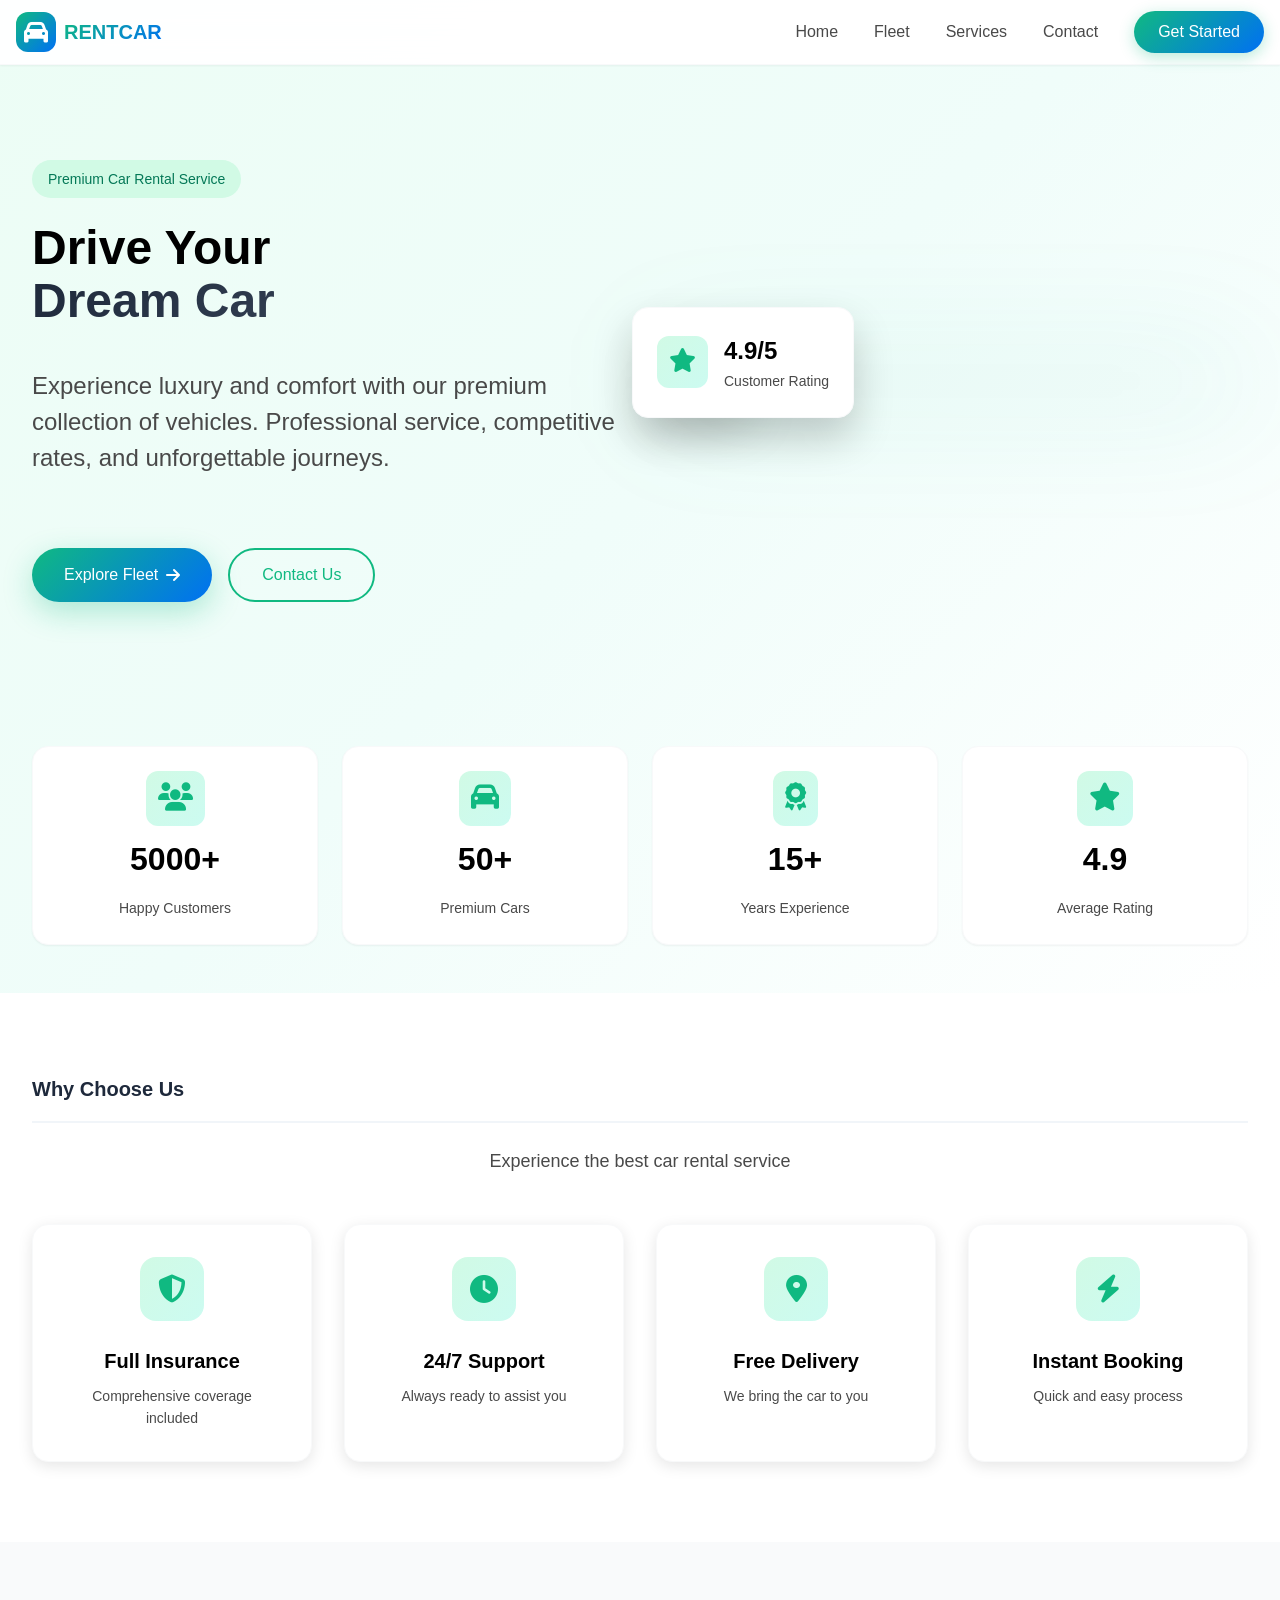
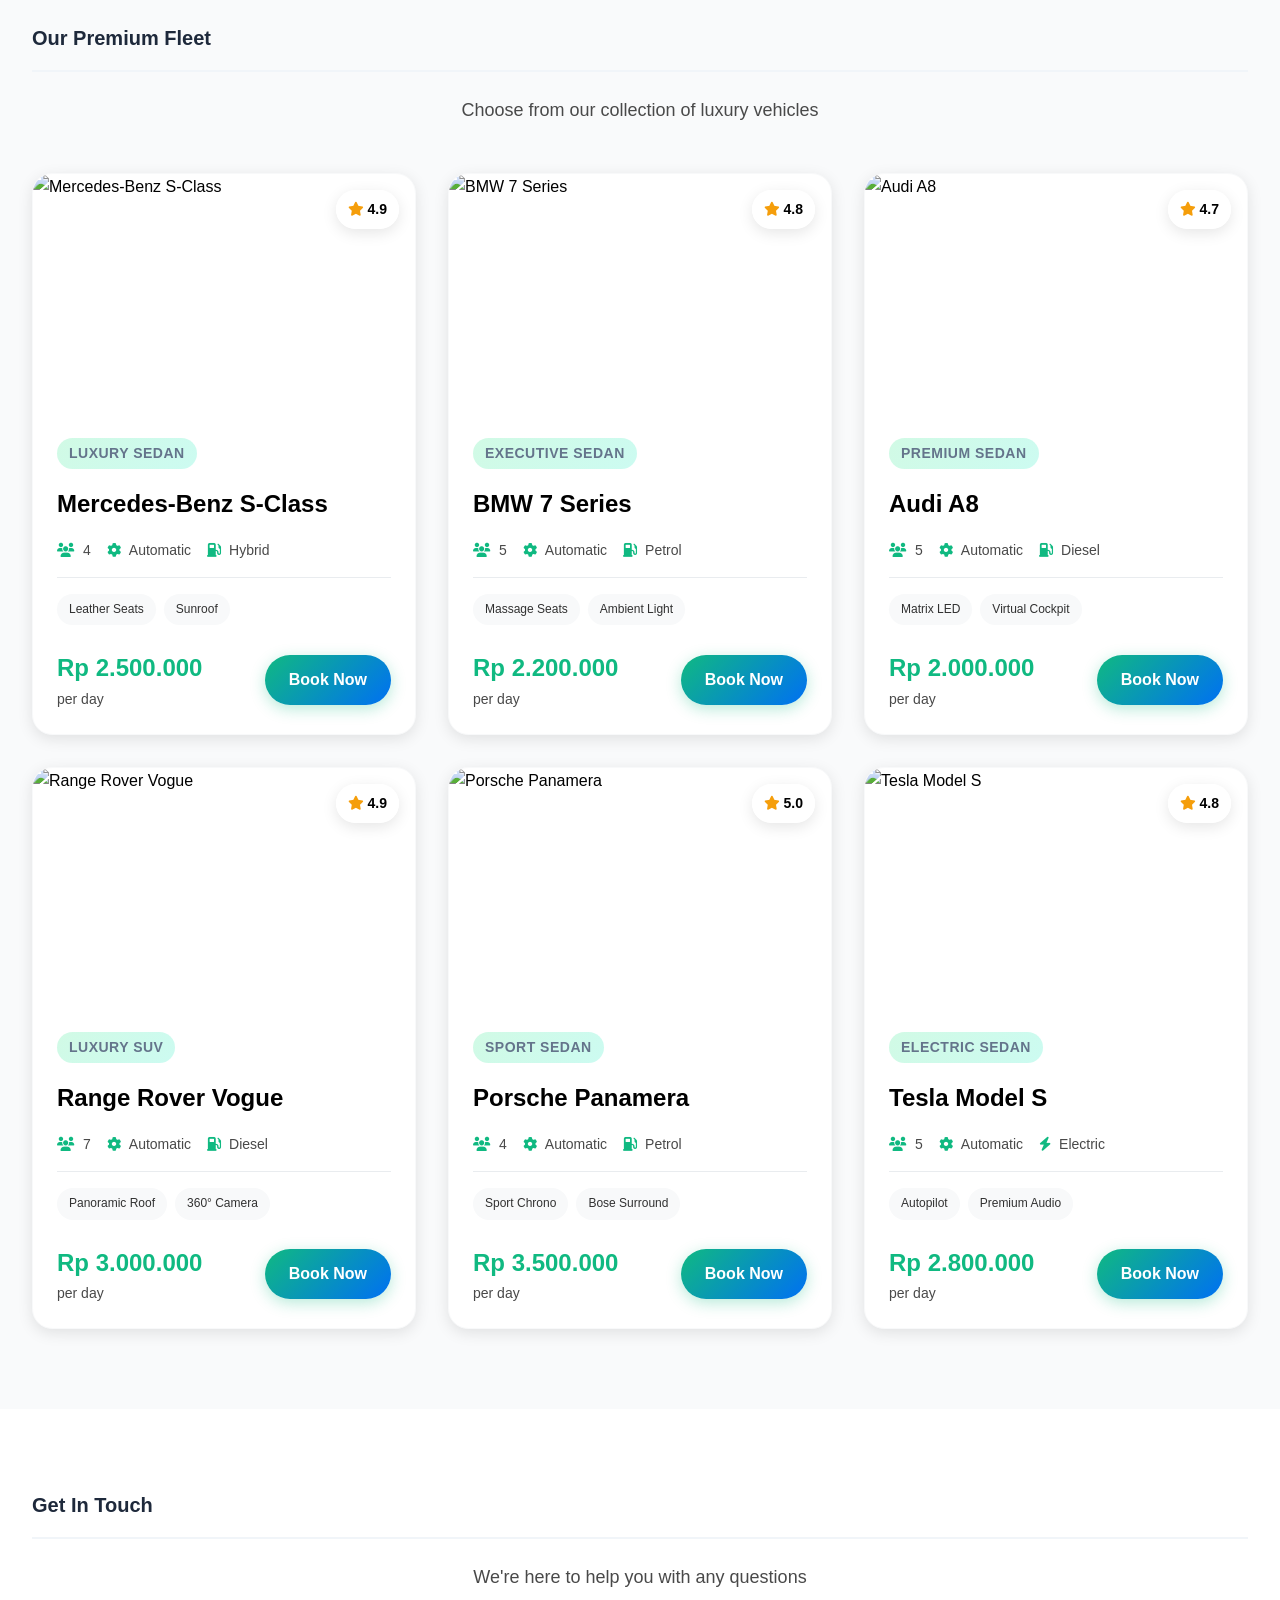
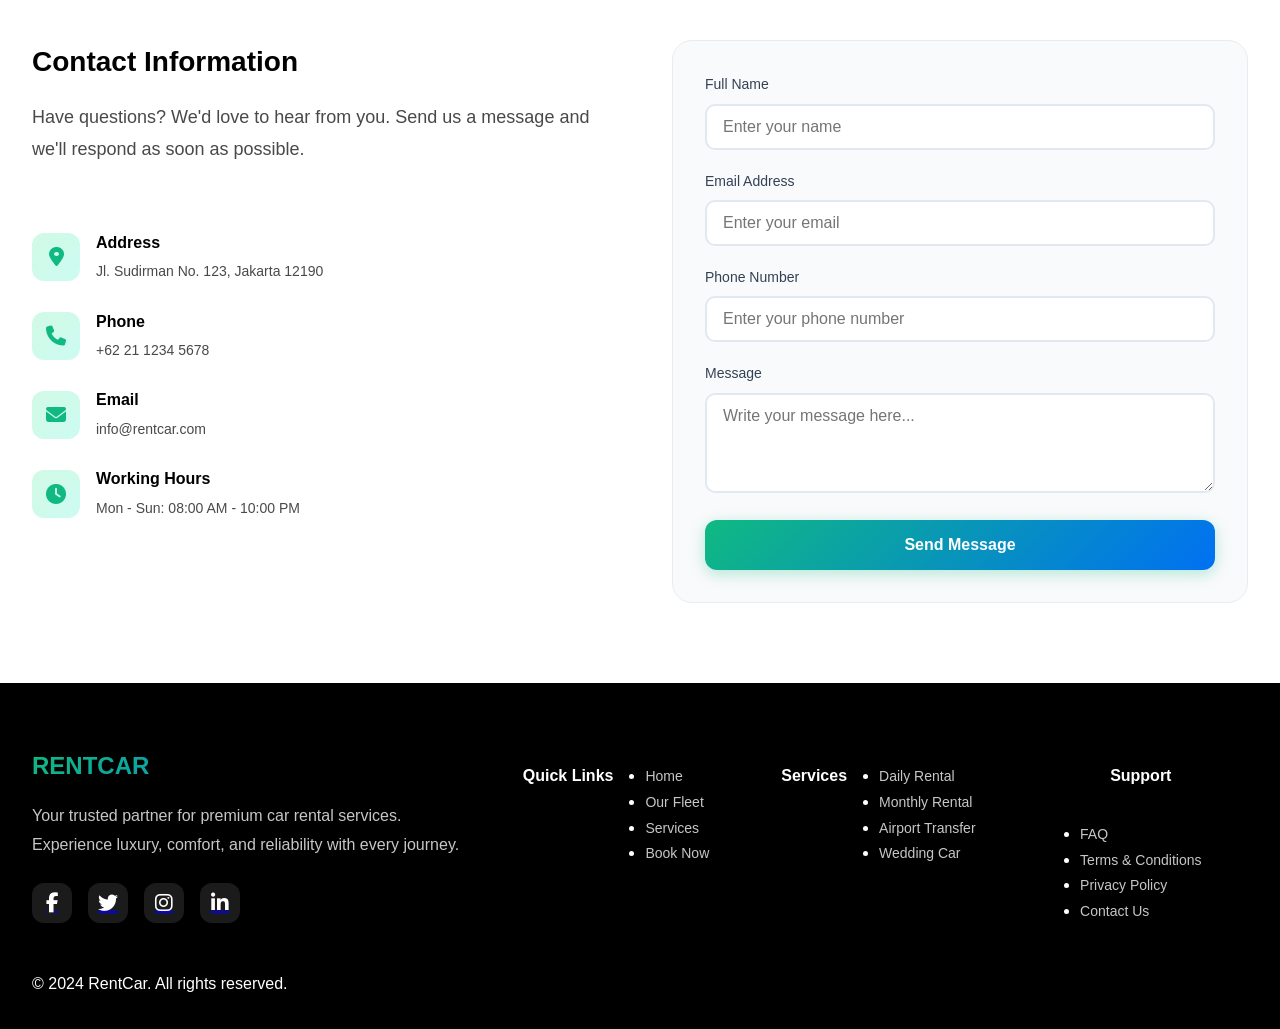
==== commit c7d6720f: "Make docs source serve Home page" ====
--- a/docs/index.html
+++ b/docs/index.html
@@ -4,9 +4,8 @@
 <head>
     <meta charset="UTF-8">
     <meta name="viewport" content="width=device-width, initial-scale=1.0">
-    <title>Book Your Car - RentCar</title>
+    <title>RentCar - Premium Car Rental Service</title>
     <link rel="stylesheet" href="style.css">
-    <link rel="stylesheet" href="css/booking.css">
     <link rel="stylesheet" href="https://cdnjs.cloudflare.com/ajax/libs/font-awesome/6.4.0/css/all.min.css">
 </head>
 
@@ -22,209 +21,404 @@
                     <span class="logo-text">RENTCAR</span>
                 </div>
 
-                <div class="nav-menu">
-                    <a href="index.php#home" class="nav-link">Home</a>
-                    <a href="index.php#fleet" class="nav-link">Fleet</a>
-                    <a href="index.php#services" class="nav-link">Services</a>
-                    <a href="index.php#contact" class="nav-link">Contact</a>
+                <div class="nav-menu" id="navMenu">
+                    <a href="#home" class="nav-link">Home</a>
+                    <a href="#fleet" class="nav-link">Fleet</a>
+                    <a href="#services" class="nav-link">Services</a>
+                    <a href="#contact" class="nav-link">Contact</a>
                     <a href="booking.html" class="btn-primary">Get Started</a>
                 </div>
+
+                <button class="menu-toggle" id="menuToggle">
+                    <i class="fas fa-bars"></i>
+                </button>
             </div>
         </div>
     </nav>
 
-    <!-- Booking Section -->
-    <section class="booking-section">
-        <div class="container">
-            <div class="booking-header">
-                <h1 class="booking-title">Book Your <span class="gradient-text">Dream Car</span></h1>
-                <p class="booking-subtitle">Complete the form below to reserve your vehicle</p>
-            </div>
-
-            <div class="booking-container">
-                <!-- Selected Car Info -->
-                <div class="selected-car-info" id="selectedCarInfo">
-                    <h3 class="info-title">Selected Vehicle</h3>
-                    <div class="car-preview" id="carPreview">
-                        <img src="https://images.unsplash.com/photo-1618843479313-40f8afb4b4d8?w=400&h=300&fit=crop" alt="Selected Car" id="carImage">
-                        <div class="car-details">
-                            <h4 id="carName">Mercedes-Benz S-Class</h4>
-                            <p class="car-category" id="carCategory">Luxury Sedan</p>
-                            <div class="car-specs-mini">
-                                <span><i class="fas fa-users"></i> 4 Seats</span>
-                                <span><i class="fas fa-cog"></i> Automatic</span>
-                            </div>
-                            <div class="price-display">
-                                <span class="price-label">Daily Rate:</span>
-                                <span class="price-value" id="carPrice">Rp 2.500.000</span>
-                            </div>
-                        </div>
-                    </div>
-                    <a href="index.php#fleet" class="change-car-link">
-                        <i class="fas fa-exchange-alt"></i> Change Vehicle
-                    </a>
-                </div>
-
-                <!-- Booking Form -->
-                <div class="booking-form-container">
-                    <form class="booking-form" id="bookingForm" action="process-booking.php" method="POST">
-                        <input type="hidden" name="car_id" id="carId" value="">
-
-                        <!-- Personal Information -->
-                        <div class="form-section">
-                            <h3 class="section-title">
-                                <i class="fas fa-user"></i> Personal Information
-                            </h3>
-                            <div class="form-row">
-                                <div class="form-group">
-                                    <label for="fullName">Full Name *</label>
-                                    <input type="text" id="fullName" name="full_name" placeholder="Enter your full name" required>
-                                </div>
-                                <div class="form-group">
-                                    <label for="email">Email Address *</label>
-                                    <input type="email" id="email" name="email" placeholder="your@email.com" required>
-                                </div>
-                            </div>
-                            <div class="form-row">
-                                <div class="form-group">
-                                    <label for="phone">Phone Number *</label>
-                                    <input type="tel" id="phone" name="phone" placeholder="+62 812-3456-7890" required>
-                                </div>
-                                <div class="form-group">
-                                    <label for="idNumber">ID Card Number *</label>
-                                    <input type="text" id="idNumber" name="id_number" placeholder="Enter your ID number" required>
-                                </div>
-                            </div>
-                        </div>
-
-                        <!-- Rental Details -->
-                        <div class="form-section">
-                            <h3 class="section-title">
-                                <i class="fas fa-calendar-alt"></i> Rental Details
-                            </h3>
-                            <div class="form-row">
-                                <div class="form-group">
-                                    <label for="pickupDate">Pickup Date *</label>
-                                    <input type="date" id="pickupDate" name="pickup_date" required>
-                                </div>
-                                <div class="form-group">
-                                    <label for="pickupTime">Pickup Time *</label>
-                                    <input type="time" id="pickupTime" name="pickup_time" required>
-                                </div>
-                            </div>
-                            <div class="form-row">
-                                <div class="form-group">
-                                    <label for="returnDate">Return Date *</label>
-                                    <input type="date" id="returnDate" name="return_date" required>
-                                </div>
-                                <div class="form-group">
-                                    <label for="returnTime">Return Time *</label>
-                                    <input type="time" id="returnTime" name="return_time" required>
-                                </div>
-                            </div>
-                            <div class="form-group">
-                                <label for="pickupLocation">Pickup Location *</label>
-                                <select id="pickupLocation" name="pickup_location" required>
-                                    <option value="">Select pickup location</option>
-                                    <option value="jakarta-office">Jakarta Office</option>
-                                    <option value="airport">Soekarno-Hatta Airport</option>
-                                    <option value="hotel">Hotel Delivery</option>
-                                    <option value="custom">Custom Location</option>
-                                </select>
-                            </div>
-                            <div class="form-group" id="customLocationGroup" style="display: none;">
-                                <label for="customLocation">Custom Location Address</label>
-                                <input type="text" id="customLocation" name="custom_location" placeholder="Enter your address">
-                            </div>
-                        </div>
-
-                        <!-- Additional Services -->
-                        <div class="form-section">
-                            <h3 class="section-title">
-                                <i class="fas fa-plus-circle"></i> Additional Services
-                            </h3>
-                            <div class="services-grid">
-                                <label class="service-option">
-                                    <input type="checkbox" name="services[]" value="driver">
-                                    <div class="service-card">
-                                        <i class="fas fa-user-tie"></i>
-                                        <span class="service-name">Professional Driver</span>
-                                        <span class="service-price">+Rp 500.000/day</span>
-                                    </div>
-                                </label>
-                                <label class="service-option">
-                                    <input type="checkbox" name="services[]" value="insurance">
-                                    <div class="service-card">
-                                        <i class="fas fa-shield-alt"></i>
-                                        <span class="service-name">Full Insurance</span>
-                                        <span class="service-price">+Rp 200.000/day</span>
-                                    </div>
-                                </label>
-                                <label class="service-option">
-                                    <input type="checkbox" name="services[]" value="gps">
-                                    <div class="service-card">
-                                        <i class="fas fa-map-marked-alt"></i>
-                                        <span class="service-name">GPS Navigation</span>
-                                        <span class="service-price">+Rp 100.000/day</span>
-                                    </div>
-                                </label>
-                                <label class="service-option">
-                                    <input type="checkbox" name="services[]" value="baby-seat">
-                                    <div class="service-card">
-                                        <i class="fas fa-baby"></i>
-                                        <span class="service-name">Baby Seat</span>
-                                        <span class="service-price">+Rp 150.000/day</span>
-                                    </div>
-                                </label>
-                            </div>
-                        </div>
-
-                        <!-- Special Requests -->
-                        <div class="form-section">
-                            <h3 class="section-title">
-                                <i class="fas fa-comment-alt"></i> Special Requests
-                            </h3>
-                            <div class="form-group">
-                                <label for="specialRequests">Additional Notes (Optional)</label>
-                                <textarea id="specialRequests" name="special_requests" rows="4" placeholder="Any special requests or requirements?"></textarea>
-                            </div>
-                        </div>
-
-                        <!-- Price Summary -->
-                        <div class="price-summary">
-                            <h3 class="summary-title">Price Summary</h3>
-                            <div class="summary-row">
-                                <span>Car Rental</span>
-                                <span id="basePrice">Rp 2.500.000</span>
-                            </div>
-                            <div class="summary-row">
-                                <span>Duration</span>
-                                <span id="duration">1 day</span>
-                            </div>
-                            <div class="summary-row">
-                                <span>Additional Services</span>
-                                <span id="servicesTotal">Rp 0</span>
-                            </div>
-                            <div class="summary-divider"></div>
-                            <div class="summary-row total">
-                                <span>Total Amount</span>
-                                <span id="totalPrice">Rp 2.500.000</span>
-                            </div>
-                        </div>
-
-                        <!-- Terms & Conditions -->
-                        <div class="form-section">
-                            <label class="checkbox-label">
-                                <input type="checkbox" name="terms" required>
-                                <span>I agree to the <a href="#" class="terms-link">Terms & Conditions</a> and <a href="#" class="terms-link">Privacy Policy</a></span>
-                            </label>
-                        </div>
-
-                        <!-- Submit Button -->
-                        <button type="submit" class="btn-submit-booking">
-                            <i class="fas fa-check-circle"></i>
-                            <span>Confirm Booking</span>
-                        </button>
+    <!-- Hero Section -->
+    <section id="home" class="hero">
+        <div class="container">
+            <div class="hero-content">
+                <div class="hero-text">
+                    <span class="badge">Premium Car Rental Service</span>
+                    <h1 class="hero-title">
+                        Drive Your
+                        <span class="gradient-text">Dream Car</span>
+                    </h1>
+                    <p class="hero-description">
+                        Experience luxury and comfort with our premium collection of vehicles.
+                        Professional service, competitive rates, and unforgettable journeys.
+                    </p>
+                    <div class="hero-buttons">
+                        <a href="#fleet" class="btn-gradient">
+                            <span>Explore Fleet</span>
+                            <i class="fas fa-arrow-right"></i>
+                        </a>
+                        <a href="#contact" class="btn-outline">Contact Us</a>
+                    </div>
+                </div>
+                <div class="hero-image">
+                    <div class="image-glow"></div>
+                    <img src="https://images.unsplash.com/photo-1563720360172-67b8f3dce741?w=800&h=600&fit=crop" alt="Luxury Car">
+                    <div class="rating-card">
+                        <div class="rating-icon">
+                            <i class="fas fa-star"></i>
+                        </div>
+                        <div class="rating-info">
+                            <div class="rating-value">4.9/5</div>
+                            <div class="rating-label">Customer Rating</div>
+                        </div>
+                    </div>
+                </div>
+            </div>
+
+            <!-- Stats Section -->
+            <div class="stats-grid">
+                <div class="stat-card">
+                    <div class="stat-icon">
+                        <i class="fas fa-users"></i>
+                    </div>
+                    <div class="stat-value">5000+</div>
+                    <div class="stat-label">Happy Customers</div>
+                </div>
+                <div class="stat-card">
+                    <div class="stat-icon">
+                        <i class="fas fa-car"></i>
+                    </div>
+                    <div class="stat-value">50+</div>
+                    <div class="stat-label">Premium Cars</div>
+                </div>
+                <div class="stat-card">
+                    <div class="stat-icon">
+                        <i class="fas fa-award"></i>
+                    </div>
+                    <div class="stat-value">15+</div>
+                    <div class="stat-label">Years Experience</div>
+                </div>
+                <div class="stat-card">
+                    <div class="stat-icon">
+                        <i class="fas fa-star"></i>
+                    </div>
+                    <div class="stat-value">4.9</div>
+                    <div class="stat-label">Average Rating</div>
+                </div>
+            </div>
+        </div>
+    </section>
+
+    <!-- Features Section -->
+    <section id="services" class="features">
+        <div class="container">
+            <div class="section-header">
+                <h2 class="section-title">Why Choose Us</h2>
+                <p class="section-subtitle">Experience the best car rental service</p>
+            </div>
+            <div class="features-grid">
+                <div class="feature-card">
+                    <div class="feature-icon">
+                        <i class="fas fa-shield-alt"></i>
+                    </div>
+                    <h3 class="feature-title">Full Insurance</h3>
+                    <p class="feature-desc">Comprehensive coverage included</p>
+                </div>
+                <div class="feature-card">
+                    <div class="feature-icon">
+                        <i class="fas fa-clock"></i>
+                    </div>
+                    <h3 class="feature-title">24/7 Support</h3>
+                    <p class="feature-desc">Always ready to assist you</p>
+                </div>
+                <div class="feature-card">
+                    <div class="feature-icon">
+                        <i class="fas fa-map-marker-alt"></i>
+                    </div>
+                    <h3 class="feature-title">Free Delivery</h3>
+                    <p class="feature-desc">We bring the car to you</p>
+                </div>
+                <div class="feature-card">
+                    <div class="feature-icon">
+                        <i class="fas fa-bolt"></i>
+                    </div>
+                    <h3 class="feature-title">Instant Booking</h3>
+                    <p class="feature-desc">Quick and easy process</p>
+                </div>
+            </div>
+        </div>
+    </section>
+
+    <!-- Fleet Section -->
+    <section id="fleet" class="fleet">
+        <div class="container">
+            <div class="section-header">
+                <h2 class="section-title">Our Premium Fleet</h2>
+                <p class="section-subtitle">Choose from our collection of luxury vehicles</p>
+            </div>
+            <div class="fleet-grid">
+                <!-- Car Card 1 -->
+                <div class="car-card">
+                    <div class="car-image">
+                        <img src="https://images.unsplash.com/photo-1618843479313-40f8afb4b4d8?w=800&h=500&fit=crop" alt="Mercedes-Benz S-Class">
+                        <div class="car-rating">
+                            <i class="fas fa-star"></i>
+                            <span>4.9</span>
+                        </div>
+                    </div>
+                    <div class="car-content">
+                        <div class="car-category">Luxury Sedan</div>
+                        <h3 class="car-name">Mercedes-Benz S-Class</h3>
+                        <div class="car-specs">
+                            <span><i class="fas fa-users"></i> 4</span>
+                            <span><i class="fas fa-cog"></i> Automatic</span>
+                            <span><i class="fas fa-gas-pump"></i> Hybrid</span>
+                        </div>
+                        <div class="car-features">
+                            <span class="feature-tag">Leather Seats</span>
+                            <span class="feature-tag">Sunroof</span>
+                        </div>
+                        <div class="car-footer">
+                            <div class="car-price">
+                                <div class="price-amount">Rp 2.500.000</div>
+                                <div class="price-period">per day</div>
+                            </div>
+                            <a href="booking.html?car=mercedes-s-class" class="btn-book">Book Now</a>
+                        </div>
+                    </div>
+                </div>
+
+                <!-- Car Card 2 -->
+                <div class="car-card">
+                    <div class="car-image">
+                        <img src="https://images.unsplash.com/photo-1555215695-3004980ad54e?w=800&h=500&fit=crop" alt="BMW 7 Series">
+                        <div class="car-rating">
+                            <i class="fas fa-star"></i>
+                            <span>4.8</span>
+                        </div>
+                    </div>
+                    <div class="car-content">
+                        <div class="car-category">Executive Sedan</div>
+                        <h3 class="car-name">BMW 7 Series</h3>
+                        <div class="car-specs">
+                            <span><i class="fas fa-users"></i> 5</span>
+                            <span><i class="fas fa-cog"></i> Automatic</span>
+                            <span><i class="fas fa-gas-pump"></i> Petrol</span>
+                        </div>
+                        <div class="car-features">
+                            <span class="feature-tag">Massage Seats</span>
+                            <span class="feature-tag">Ambient Light</span>
+                        </div>
+                        <div class="car-footer">
+                            <div class="car-price">
+                                <div class="price-amount">Rp 2.200.000</div>
+                                <div class="price-period">per day</div>
+                            </div>
+                            <a href="booking.html?car=bmw-7-series" class="btn-book">Book Now</a>
+                        </div>
+                    </div>
+                </div>
+
+                <!-- Car Card 3 -->
+                <div class="car-card">
+                    <div class="car-image">
+                        <img src="https://images.unsplash.com/photo-1606664515524-ed2f786a0bd6?w=800&h=500&fit=crop" alt="Audi A8">
+                        <div class="car-rating">
+                            <i class="fas fa-star"></i>
+                            <span>4.7</span>
+                        </div>
+                    </div>
+                    <div class="car-content">
+                        <div class="car-category">Premium Sedan</div>
+                        <h3 class="car-name">Audi A8</h3>
+                        <div class="car-specs">
+                            <span><i class="fas fa-users"></i> 5</span>
+                            <span><i class="fas fa-cog"></i> Automatic</span>
+                            <span><i class="fas fa-gas-pump"></i> Diesel</span>
+                        </div>
+                        <div class="car-features">
+                            <span class="feature-tag">Matrix LED</span>
+                            <span class="feature-tag">Virtual Cockpit</span>
+                        </div>
+                        <div class="car-footer">
+                            <div class="car-price">
+                                <div class="price-amount">Rp 2.000.000</div>
+                                <div class="price-period">per day</div>
+                            </div>
+                            <a href="booking.html?car=audi-a8" class="btn-book">Book Now</a>
+                        </div>
+                    </div>
+                </div>
+
+                <!-- Car Card 4 -->
+                <div class="car-card">
+                    <div class="car-image">
+                        <img src="https://images.unsplash.com/photo-1519641471654-76ce0107ad1b?w=800&h=500&fit=crop" alt="Range Rover Vogue">
+                        <div class="car-rating">
+                            <i class="fas fa-star"></i>
+                            <span>4.9</span>
+                        </div>
+                    </div>
+                    <div class="car-content">
+                        <div class="car-category">Luxury SUV</div>
+                        <h3 class="car-name">Range Rover Vogue</h3>
+                        <div class="car-specs">
+                            <span><i class="fas fa-users"></i> 7</span>
+                            <span><i class="fas fa-cog"></i> Automatic</span>
+                            <span><i class="fas fa-gas-pump"></i> Diesel</span>
+                        </div>
+                        <div class="car-features">
+                            <span class="feature-tag">Panoramic Roof</span>
+                            <span class="feature-tag">360° Camera</span>
+                        </div>
+                        <div class="car-footer">
+                            <div class="car-price">
+                                <div class="price-amount">Rp 3.000.000</div>
+                                <div class="price-period">per day</div>
+                            </div>
+                            <a href="booking.html?car=range-rover" class="btn-book">Book Now</a>
+                        </div>
+                    </div>
+                </div>
+
+                <!-- Car Card 5 -->
+                <div class="car-card">
+                    <div class="car-image">
+                        <img src="https://images.unsplash.com/photo-1503376780353-7e6692767b70?w=800&h=500&fit=crop" alt="Porsche Panamera">
+                        <div class="car-rating">
+                            <i class="fas fa-star"></i>
+                            <span>5.0</span>
+                        </div>
+                    </div>
+                    <div class="car-content">
+                        <div class="car-category">Sport Sedan</div>
+                        <h3 class="car-name">Porsche Panamera</h3>
+                        <div class="car-specs">
+                            <span><i class="fas fa-users"></i> 4</span>
+                            <span><i class="fas fa-cog"></i> Automatic</span>
+                            <span><i class="fas fa-gas-pump"></i> Petrol</span>
+                        </div>
+                        <div class="car-features">
+                            <span class="feature-tag">Sport Chrono</span>
+                            <span class="feature-tag">Bose Surround</span>
+                        </div>
+                        <div class="car-footer">
+                            <div class="car-price">
+                                <div class="price-amount">Rp 3.500.000</div>
+                                <div class="price-period">per day</div>
+                            </div>
+                            <a href="booking.html?car=porsche-panamera" class="btn-book">Book Now</a>
+                        </div>
+                    </div>
+                </div>
+
+
+                <!-- ... existing code -->
+
+
+                <!-- Car Card 6 -->
+                <div class="car-card">
+                    <div class="car-image">
+                        <img src="https://images.unsplash.com/photo-1617531653332-bd46c24f2068?w=800&h=500&fit=crop" alt="Tesla Model S">
+                        <div class="car-rating">
+                            <i class="fas fa-star"></i>
+                            <span>4.8</span>
+                        </div>
+                    </div>
+                    <div class="car-content">
+                        <div class="car-category">Electric Sedan</div>
+                        <h3 class="car-name">Tesla Model S</h3>
+                        <div class="car-specs">
+                            <span><i class="fas fa-users"></i> 5</span>
+                            <span><i class="fas fa-cog"></i> Automatic</span>
+                            <span><i class="fas fa-bolt"></i> Electric</span>
+                        </div>
+                        <div class="car-features">
+                            <span class="feature-tag">Autopilot</span>
+                            <span class="feature-tag">Premium Audio</span>
+                        </div>
+                        <div class="car-footer">
+                            <div class="car-price">
+                                <div class="price-amount">Rp 2.800.000</div>
+                                <div class="price-period">per day</div>
+                            </div>
+                            <a href="booking.html?car=tesla-model-s" class="btn-book">Book Now</a>
+                        </div>
+                    </div>
+                </div>
+            </div>
+        </div>
+    </section>
+
+    <!-- Contact Section -->
+    <section id="contact" class="contact">
+        <div class="container">
+            <div class="section-header">
+                <h2 class="section-title">Get In Touch</h2>
+                <p class="section-subtitle">We're here to help you with any questions</p>
+            </div>
+            <div class="contact-content">
+                <div class="contact-info">
+                    <div>
+                        <h3>Contact Information</h3>
+                        <p>Have questions? We'd love to hear from you. Send us a message and we'll respond as soon as possible.</p>
+                    </div>
+                    <div class="contact-details">
+                        <div class="contact-item">
+                            <div class="contact-icon">
+                                <i class="fas fa-map-marker-alt"></i>
+                            </div>
+                            <div class="contact-text">
+                                <h4>Address</h4>
+                                <p>Jl. Sudirman No. 123, Jakarta 12190</p>
+                            </div>
+                        </div>
+                        <div class="contact-item">
+                            <div class="contact-icon">
+                                <i class="fas fa-phone"></i>
+                            </div>
+                            <div class="contact-text">
+                                <h4>Phone</h4>
+                                <p>+62 21 1234 5678</p>
+                            </div>
+                        </div>
+                        <div class="contact-item">
+                            <div class="contact-icon">
+                                <i class="fas fa-envelope"></i>
+                            </div>
+                            <div class="contact-text">
+                                <h4>Email</h4>
+                                <p>info@rentcar.com</p>
+                            </div>
+                        </div>
+                        <div class="contact-item">
+                            <div class="contact-icon">
+                                <i class="fas fa-clock"></i>
+                            </div>
+                            <div class="contact-text">
+                                <h4>Working Hours</h4>
+                                <p>Mon - Sun: 08:00 AM - 10:00 PM</p>
+                            </div>
+                        </div>
+                    </div>
+                </div>
+                <div class="contact-form">
+                    <form action="contact-process.php" method="POST">
+                        <div class="form-group">
+                            <label for="name">Full Name</label>
+                            <input type="text" id="name" name="name" placeholder="Enter your name" required>
+                        </div>
+                        <div class="form-group">
+                            <label for="email">Email Address</label>
+                            <input type="email" id="email" name="email" placeholder="Enter your email" required>
+                        </div>
+                        <div class="form-group">
+                            <label for="phone">Phone Number</label>
+                            <input type="tel" id="phone" name="phone" placeholder="Enter your phone number" required>
+                        </div>
+                        <div class="form-group">
+                            <label for="message">Message</label>
+                            <textarea id="message" name="message" placeholder="Write your message here..." required></textarea>
+                        </div>
+                        <button type="submit" class="btn-submit">Send Message</button>
                     </form>
                 </div>
             </div>
@@ -234,13 +428,61 @@
     <!-- Footer -->
     <footer class="footer">
         <div class="container">
+            <div class="footer-content">
+                <div class="footer-about">
+                    <h3>RENTCAR</h3>
+                    <p>Your trusted partner for premium car rental services. Experience luxury, comfort, and reliability with every journey.</p>
+                    <div class="social-links">
+                        <a href="#" class="social-link">
+                            <i class="fab fa-facebook-f"></i>
+                        </a>
+                        <a href="#" class="social-link">
+                            <i class="fab fa-twitter"></i>
+                        </a>
+                        <a href="#" class="social-link">
+                            <i class="fab fa-instagram"></i>
+                        </a>
+                        <a href="#" class="social-link">
+                            <i class="fab fa-linkedin-in"></i>
+                        </a>
+                    </div>
+                </div>
+                <div class="footer-links">
+                    <h4>Quick Links</h4>
+                    <ul>
+                        <li><a href="#home">Home</a></li>
+                        <li><a href="#fleet">Our Fleet</a></li>
+                        <li><a href="#services">Services</a></li>
+                        <li><a href="booking.html">Book Now</a></li>
+                    </ul>
+                </div>
+                <div class="footer-links">
+                    <h4>Services</h4>
+                    <ul>
+                        <li><a href="#">Daily Rental</a></li>
+                        <li><a href="#">Monthly Rental</a></li>
+                        <li><a href="#">Airport Transfer</a></li>
+                        <li><a href="#">Wedding Car</a></li>
+                    </ul>
+                </div>
+                <div class="footer-links">
+                    <h4>Support</h4>
+                    <ul>
+                        <li><a href="#">FAQ</a></li>
+                        <li><a href="#">Terms & Conditions</a></li>
+                        <li><a href="#">Privacy Policy</a></li>
+                        <li><a href="#contact">Contact Us</a></li>
+                    </ul>
+                </div>
+            </div>
             <div class="footer-bottom">
                 <p>&copy; 2024 RentCar. All rights reserved.</p>
             </div>
         </div>
     </footer>
 
-    <script src="js/booking.js"></script>
+    <!-- JavaScript -->
+    <script src="js/script.js"></script>
 </body>
 
-</html>+</html>
